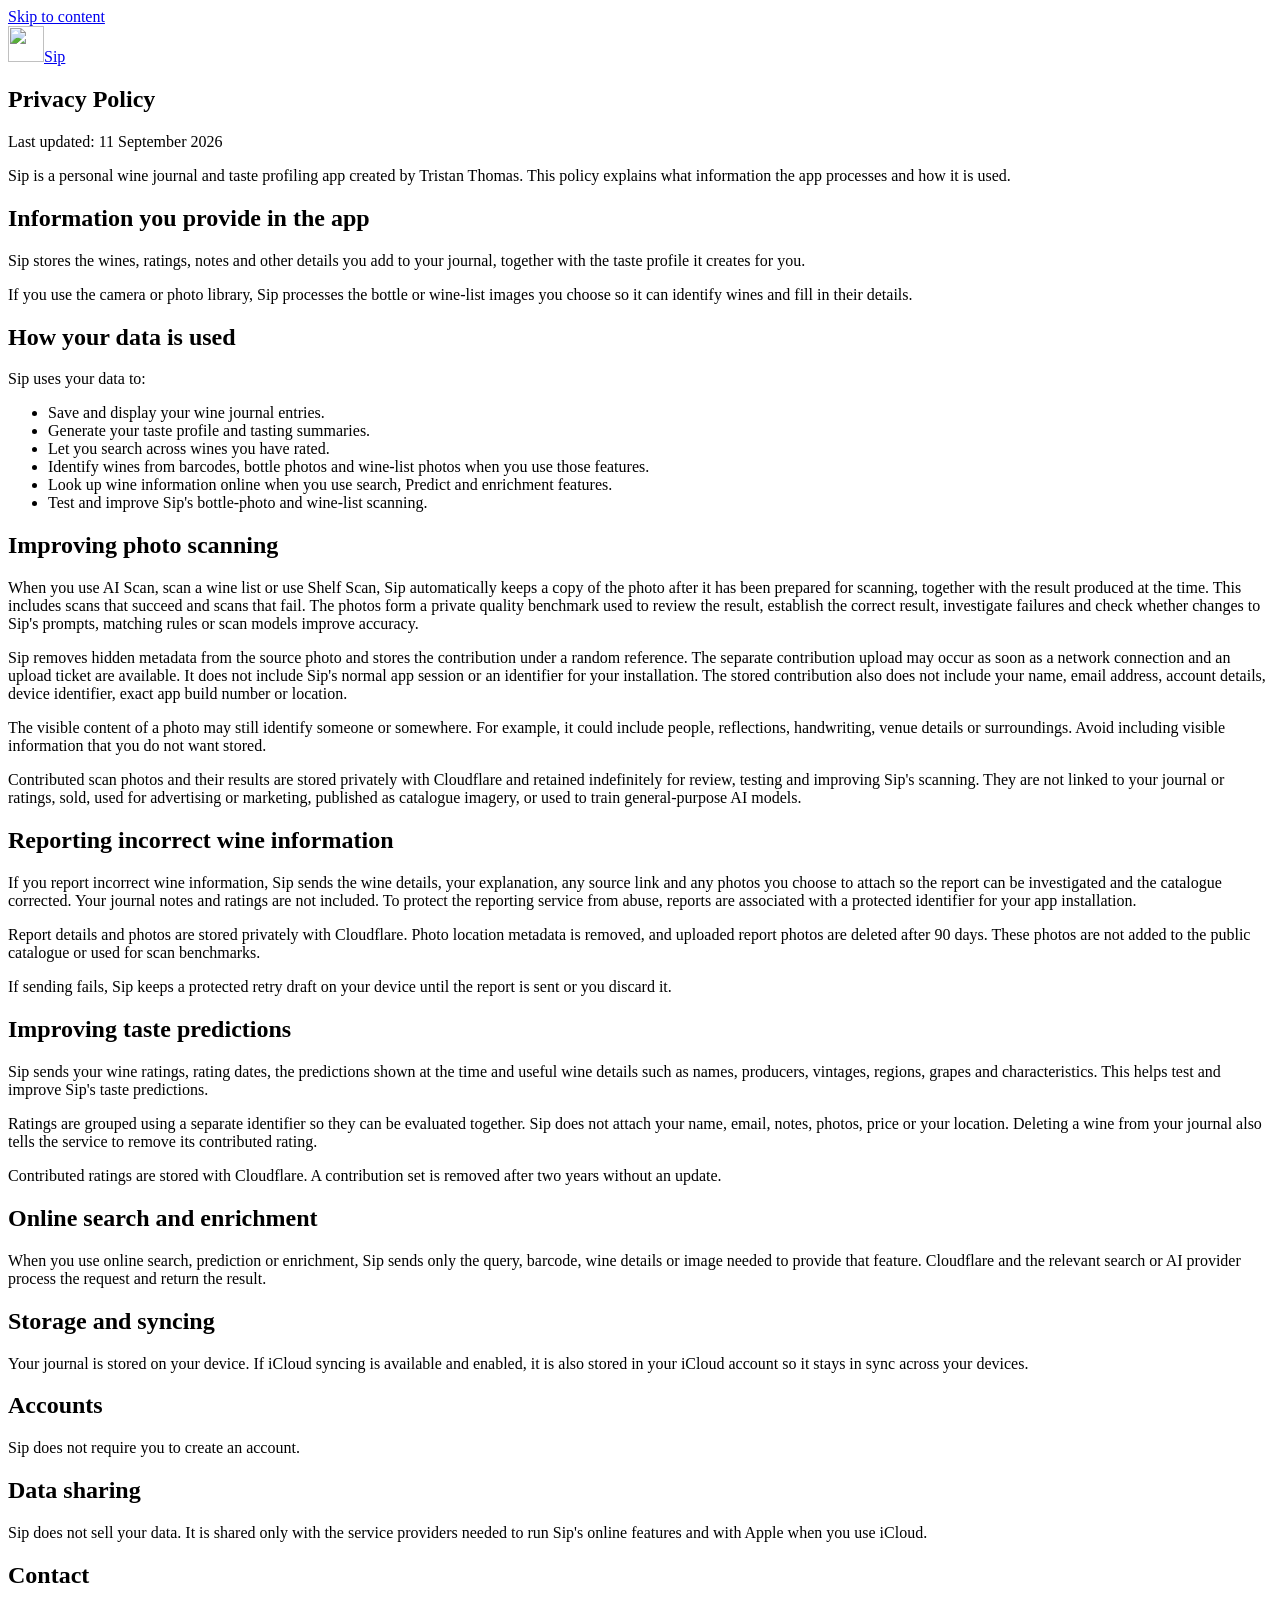
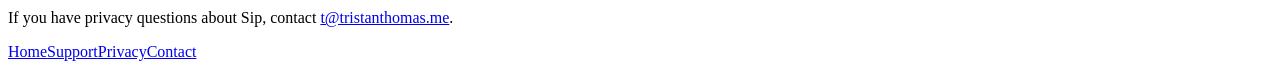
==== sip-privacy/index.html @ 15d70cc6 "Publish shared app website (55a7670f47f0)" ====
<!doctype html>
<html lang="en-GB">
<head>
  <meta charset="utf-8">
  <meta name="viewport" content="width=device-width, initial-scale=1">
  <title>Privacy policy · Sip</title>
  <meta name="description" content="Privacy policy for Sip">
  <link rel="canonical" href="https://trstnthms.github.io/sip-site/sip-privacy/">
  <meta property="og:title" content="Privacy policy · Sip">
  <meta property="og:description" content="Privacy policy for Sip">
  <meta property="og:type" content="website">
  <meta property="og:url" content="https://trstnthms.github.io/sip-site/sip-privacy/">
  <meta property="og:image" content="https://trstnthms.github.io/sip-site/assets/icon.png">
  <link rel="icon" type="image/png" href="/sip-site/assets/icon.png">
  <link rel="stylesheet" href="/sip-site/styles.css">
</head>
<body class="document" style="--sky: #ead8e3; --ground: #f5e8ce">
  <a class="skip" href="#main">Skip to content</a>
  
<header class="document-header"><a class="brand" href="/sip-site/"><img src="/sip-site/assets/icon.png" width="36" height="36" alt="">Sip</a></header>
<main id="main" class="document-main"><section class="hero">
        
        <h1>Privacy Policy</h1>
        <p class="lead">
          Last updated: 11 September 2026
        </p>
      </section>

      <section class="card">
        <p>
          Sip is a personal wine journal and taste profiling app created by
          Tristan Thomas. This policy explains what information the app
          processes and how it is used.
        </p>
      </section>

      <section class="card">
        <h2>Information you provide in the app</h2>
        <p>
          Sip stores the wines, ratings, notes and other details you add to your
          journal, together with the taste profile it creates for you.
        </p>
        <p>
          If you use the camera or photo library, Sip processes the bottle or
          wine-list images you choose so it can identify wines and fill in their
          details.
        </p>
      </section>

      <section class="card">
        <h2>How your data is used</h2>
        <p>Sip uses your data to:</p>
        <ul>
          <li>Save and display your wine journal entries.</li>
          <li>Generate your taste profile and tasting summaries.</li>
          <li>Let you search across wines you have rated.</li>
          <li>Identify wines from barcodes, bottle photos and wine-list photos when you use those features.</li>
          <li>Look up wine information online when you use search, Predict and enrichment features.</li>
          <li>Test and improve Sip's bottle-photo and wine-list scanning.</li>
        </ul>
      </section>

      <section class="card">
        <h2>Improving photo scanning</h2>
        <p>
          When you use AI Scan, scan a wine list or use Shelf Scan, Sip
          automatically keeps a copy of the photo after it has been prepared
          for scanning, together with the result produced at the time. This
          includes scans that succeed and scans that fail. The photos form a
          private quality benchmark used to review the result, establish the
          correct result, investigate failures and check whether changes to
          Sip's prompts, matching rules or scan models improve accuracy.
        </p>
        <p>
          Sip removes hidden metadata from the source photo and stores the
          contribution under a random reference. The separate contribution
          upload may occur as soon as a network connection and an upload ticket
          are available. It does not include Sip's normal app session or an
          identifier for your installation. The stored contribution also does
          not include your name, email address, account details, device
          identifier, exact app build number or location.
        </p>
        <p>
          The visible content of a photo may still identify someone or
          somewhere. For example, it could include people, reflections,
          handwriting, venue details or surroundings. Avoid including visible
          information that you do not want stored.
        </p>
        <p>
          Contributed scan photos and their results are stored privately with
          Cloudflare and retained indefinitely for review, testing and improving
          Sip's scanning. They are not linked to your journal or ratings, sold,
          used for advertising or marketing, published as catalogue imagery, or
          used to train general-purpose AI models.
        </p>
      </section>

      <section class="card">
        <h2>Reporting incorrect wine information</h2>
        <p>
          If you report incorrect wine information, Sip sends the wine details,
          your explanation, any source link and any photos you choose to attach
          so the report can be investigated and the catalogue corrected. Your
          journal notes and ratings are not included. To protect the reporting
          service from abuse, reports are associated with a protected identifier
          for your app installation.
        </p>
        <p>
          Report details and photos are stored privately with Cloudflare. Photo
          location metadata is removed, and uploaded report photos are deleted
          after 90 days. These photos are not added to the public catalogue or
          used for scan benchmarks.
        </p>
        <p>
          If sending fails, Sip keeps a protected retry draft on your device
          until the report is sent or you discard it.
        </p>
      </section>

      <section class="card">
        <h2>Improving taste predictions</h2>
        <p>
          Sip sends your wine ratings, rating dates, the predictions shown at the
          time and useful wine details such as names, producers, vintages,
          regions, grapes and characteristics. This helps test and improve Sip's
          taste predictions.
        </p>
        <p>
          Ratings are grouped using a separate identifier so they can be
          evaluated together. Sip does not attach your name, email, notes,
          photos, price or your location. Deleting a wine from your journal also
          tells the service to remove its contributed rating.
        </p>
        <p>
          Contributed ratings are stored with Cloudflare. A contribution set is
          removed after two years without an update.
        </p>
      </section>

      <section class="card">
        <h2>Online search and enrichment</h2>
        <p>
          When you use online search, prediction or enrichment, Sip sends only
          the query, barcode, wine details or image needed to provide that
          feature. Cloudflare and the relevant search or AI provider process the
          request and return the result.
        </p>
      </section>

      <section class="card">
        <h2>Storage and syncing</h2>
        <p>
          Your journal is stored on your device. If iCloud syncing is available
          and enabled, it is also stored in your iCloud account so it stays in
          sync across your devices.
        </p>
      </section>

      <section class="card">
        <h2>Accounts</h2>
        <p>
          Sip does not require you to create an account.
        </p>
      </section>

      <section class="card">
        <h2>Data sharing</h2>
        <p>
          Sip does not sell your data. It is shared only with the service
          providers needed to run Sip's online features and with Apple when you
          use iCloud.
        </p>
      </section>

      <section class="card">
        <h2>Contact</h2>
        <p>
          If you have privacy questions about Sip, contact
          <a href="mailto:t@tristanthomas.me">t@tristanthomas.me</a>.
        </p>
      </section>
</main>
<footer class="document-footer"><nav class="links" aria-label="Site navigation"><a href="/sip-site/">Home</a><a href="/sip-site/sip-support/">Support</a><a href="/sip-site/sip-privacy/" aria-current="page">Privacy</a><a href="mailto:t@tristanthomas.me">Contact</a></nav></footer>
</body>
</html>
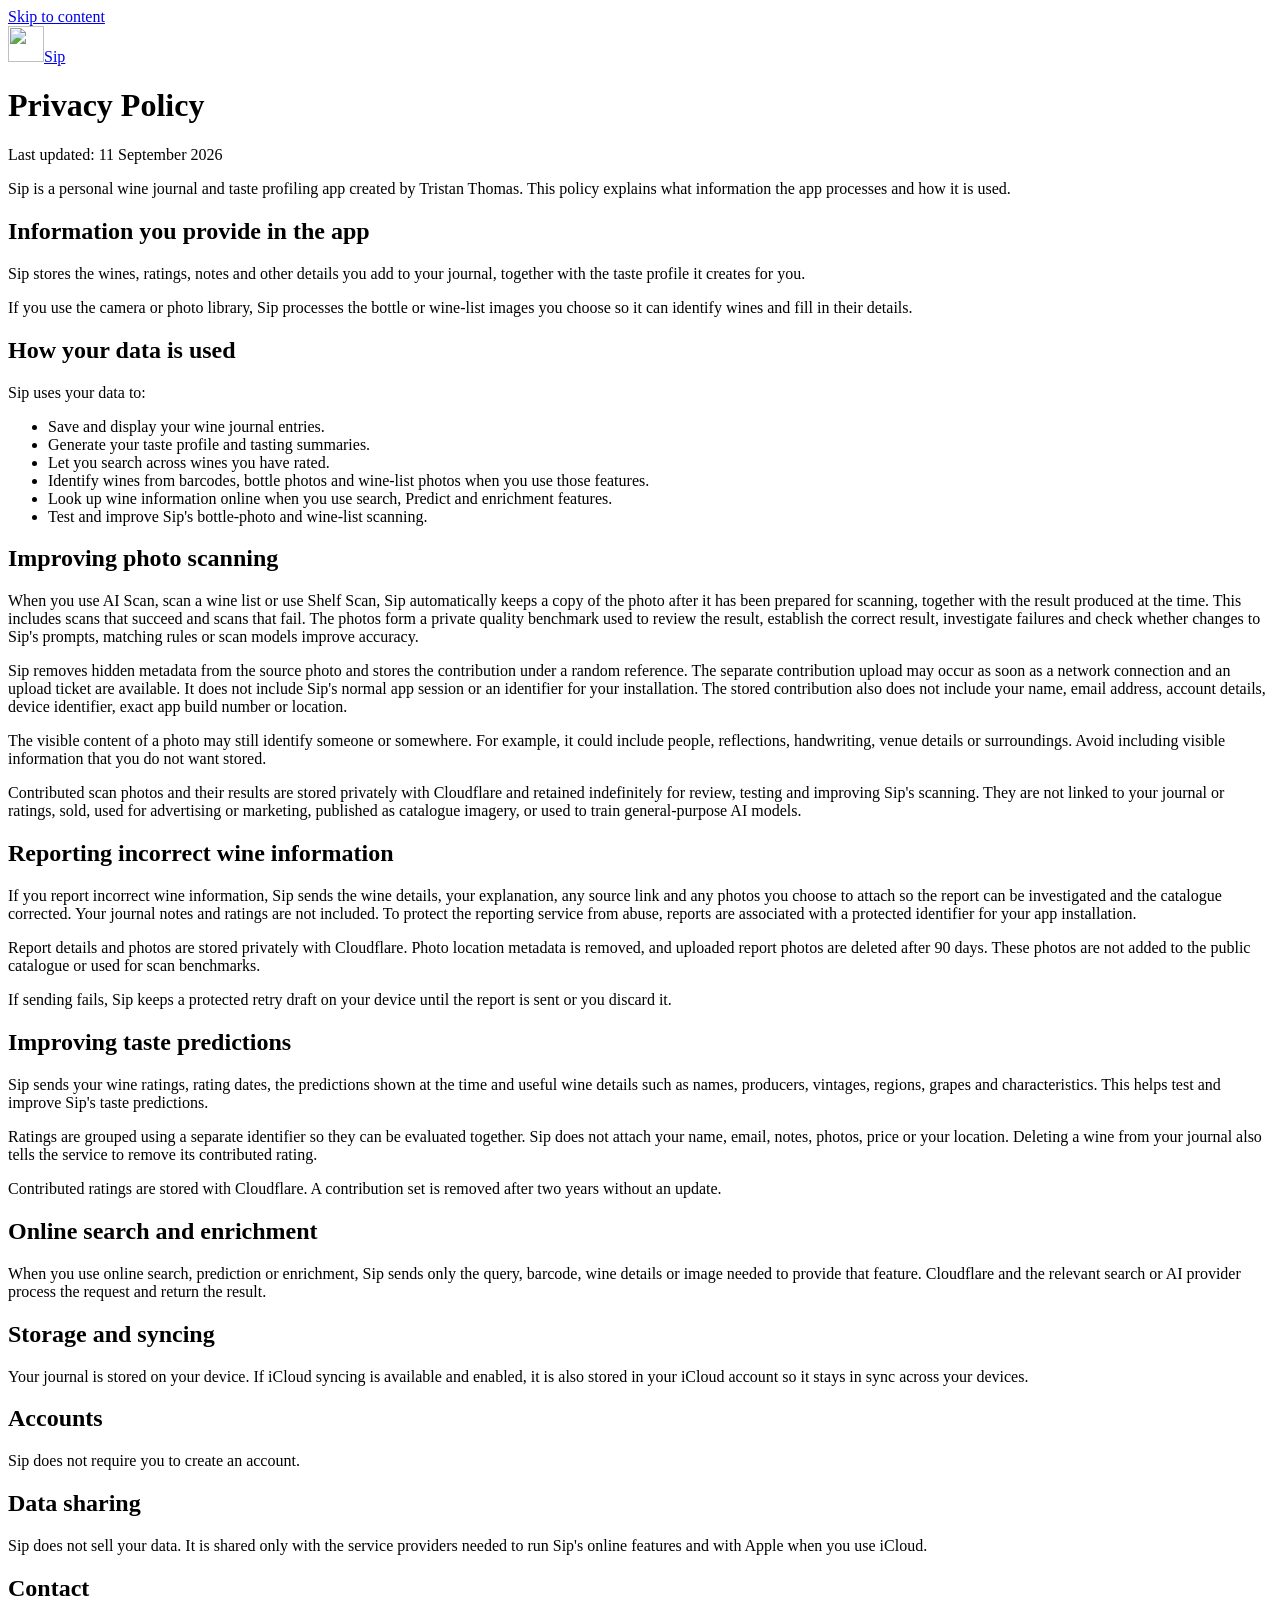
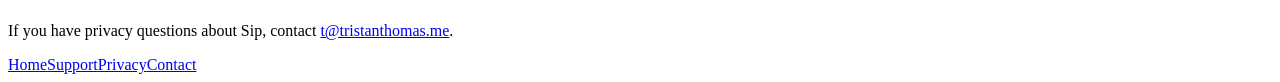
==== commit a22ae5cc: "Publish shared app website (09db196e26f2)" ====
--- a/sip-privacy/index.html
+++ b/sip-privacy/index.html
@@ -10,176 +10,152 @@
   <meta property="og:description" content="Privacy policy for Sip">
   <meta property="og:type" content="website">
   <meta property="og:url" content="https://trstnthms.github.io/sip-site/sip-privacy/">
-  <meta property="og:image" content="https://trstnthms.github.io/sip-site/assets/icon.png">
-  <link rel="icon" type="image/png" href="/sip-site/assets/icon.png">
-  <link rel="stylesheet" href="/sip-site/styles.css">
+  <meta property="og:image" content="https://trstnthms.github.io/sip-site/assets/icon.png?v=87134b93d70f">
+  <link rel="icon" type="image/png" href="/sip-site/assets/icon.png?v=87134b93d70f">
+  <link rel="stylesheet" href="/sip-site/styles.css?v=8176ba9f4329">
 </head>
 <body class="document" style="--sky: #ead8e3; --ground: #f5e8ce">
   <a class="skip" href="#main">Skip to content</a>
   
-<header class="document-header"><a class="brand" href="/sip-site/"><img src="/sip-site/assets/icon.png" width="36" height="36" alt="">Sip</a></header>
-<main id="main" class="document-main"><section class="hero">
-        
-        <h1>Privacy Policy</h1>
-        <p class="lead">
-          Last updated: 11 September 2026
-        </p>
-      </section>
+<header class="document-header"><a class="brand" href="/sip-site/"><img src="/sip-site/assets/icon.png?v=87134b93d70f" width="36" height="36" alt="">Sip</a></header>
+<main id="main" class="document-main"><h1>Privacy Policy</h1>
+<p class="lead">
+  Last updated: 11 September 2026
+</p>
 
-      <section class="card">
-        <p>
-          Sip is a personal wine journal and taste profiling app created by
-          Tristan Thomas. This policy explains what information the app
-          processes and how it is used.
-        </p>
-      </section>
+<p>
+  Sip is a personal wine journal and taste profiling app created by
+  Tristan Thomas. This policy explains what information the app
+  processes and how it is used.
+</p>
 
-      <section class="card">
-        <h2>Information you provide in the app</h2>
-        <p>
-          Sip stores the wines, ratings, notes and other details you add to your
-          journal, together with the taste profile it creates for you.
-        </p>
-        <p>
-          If you use the camera or photo library, Sip processes the bottle or
-          wine-list images you choose so it can identify wines and fill in their
-          details.
-        </p>
-      </section>
+<h2>Information you provide in the app</h2>
+<p>
+  Sip stores the wines, ratings, notes and other details you add to your
+  journal, together with the taste profile it creates for you.
+</p>
+<p>
+  If you use the camera or photo library, Sip processes the bottle or
+  wine-list images you choose so it can identify wines and fill in their
+  details.
+</p>
 
-      <section class="card">
-        <h2>How your data is used</h2>
-        <p>Sip uses your data to:</p>
-        <ul>
-          <li>Save and display your wine journal entries.</li>
-          <li>Generate your taste profile and tasting summaries.</li>
-          <li>Let you search across wines you have rated.</li>
-          <li>Identify wines from barcodes, bottle photos and wine-list photos when you use those features.</li>
-          <li>Look up wine information online when you use search, Predict and enrichment features.</li>
-          <li>Test and improve Sip's bottle-photo and wine-list scanning.</li>
-        </ul>
-      </section>
+<h2>How your data is used</h2>
+<p>Sip uses your data to:</p>
+<ul>
+  <li>Save and display your wine journal entries.</li>
+  <li>Generate your taste profile and tasting summaries.</li>
+  <li>Let you search across wines you have rated.</li>
+  <li>Identify wines from barcodes, bottle photos and wine-list photos when you use those features.</li>
+  <li>Look up wine information online when you use search, Predict and enrichment features.</li>
+  <li>Test and improve Sip's bottle-photo and wine-list scanning.</li>
+</ul>
 
-      <section class="card">
-        <h2>Improving photo scanning</h2>
-        <p>
-          When you use AI Scan, scan a wine list or use Shelf Scan, Sip
-          automatically keeps a copy of the photo after it has been prepared
-          for scanning, together with the result produced at the time. This
-          includes scans that succeed and scans that fail. The photos form a
-          private quality benchmark used to review the result, establish the
-          correct result, investigate failures and check whether changes to
-          Sip's prompts, matching rules or scan models improve accuracy.
-        </p>
-        <p>
-          Sip removes hidden metadata from the source photo and stores the
-          contribution under a random reference. The separate contribution
-          upload may occur as soon as a network connection and an upload ticket
-          are available. It does not include Sip's normal app session or an
-          identifier for your installation. The stored contribution also does
-          not include your name, email address, account details, device
-          identifier, exact app build number or location.
-        </p>
-        <p>
-          The visible content of a photo may still identify someone or
-          somewhere. For example, it could include people, reflections,
-          handwriting, venue details or surroundings. Avoid including visible
-          information that you do not want stored.
-        </p>
-        <p>
-          Contributed scan photos and their results are stored privately with
-          Cloudflare and retained indefinitely for review, testing and improving
-          Sip's scanning. They are not linked to your journal or ratings, sold,
-          used for advertising or marketing, published as catalogue imagery, or
-          used to train general-purpose AI models.
-        </p>
-      </section>
+<h2>Improving photo scanning</h2>
+<p>
+  When you use AI Scan, scan a wine list or use Shelf Scan, Sip
+  automatically keeps a copy of the photo after it has been prepared
+  for scanning, together with the result produced at the time. This
+  includes scans that succeed and scans that fail. The photos form a
+  private quality benchmark used to review the result, establish the
+  correct result, investigate failures and check whether changes to
+  Sip's prompts, matching rules or scan models improve accuracy.
+</p>
+<p>
+  Sip removes hidden metadata from the source photo and stores the
+  contribution under a random reference. The separate contribution
+  upload may occur as soon as a network connection and an upload ticket
+  are available. It does not include Sip's normal app session or an
+  identifier for your installation. The stored contribution also does
+  not include your name, email address, account details, device
+  identifier, exact app build number or location.
+</p>
+<p>
+  The visible content of a photo may still identify someone or
+  somewhere. For example, it could include people, reflections,
+  handwriting, venue details or surroundings. Avoid including visible
+  information that you do not want stored.
+</p>
+<p>
+  Contributed scan photos and their results are stored privately with
+  Cloudflare and retained indefinitely for review, testing and improving
+  Sip's scanning. They are not linked to your journal or ratings, sold,
+  used for advertising or marketing, published as catalogue imagery, or
+  used to train general-purpose AI models.
+</p>
 
-      <section class="card">
-        <h2>Reporting incorrect wine information</h2>
-        <p>
-          If you report incorrect wine information, Sip sends the wine details,
-          your explanation, any source link and any photos you choose to attach
-          so the report can be investigated and the catalogue corrected. Your
-          journal notes and ratings are not included. To protect the reporting
-          service from abuse, reports are associated with a protected identifier
-          for your app installation.
-        </p>
-        <p>
-          Report details and photos are stored privately with Cloudflare. Photo
-          location metadata is removed, and uploaded report photos are deleted
-          after 90 days. These photos are not added to the public catalogue or
-          used for scan benchmarks.
-        </p>
-        <p>
-          If sending fails, Sip keeps a protected retry draft on your device
-          until the report is sent or you discard it.
-        </p>
-      </section>
+<h2>Reporting incorrect wine information</h2>
+<p>
+  If you report incorrect wine information, Sip sends the wine details,
+  your explanation, any source link and any photos you choose to attach
+  so the report can be investigated and the catalogue corrected. Your
+  journal notes and ratings are not included. To protect the reporting
+  service from abuse, reports are associated with a protected identifier
+  for your app installation.
+</p>
+<p>
+  Report details and photos are stored privately with Cloudflare. Photo
+  location metadata is removed, and uploaded report photos are deleted
+  after 90 days. These photos are not added to the public catalogue or
+  used for scan benchmarks.
+</p>
+<p>
+  If sending fails, Sip keeps a protected retry draft on your device
+  until the report is sent or you discard it.
+</p>
 
-      <section class="card">
-        <h2>Improving taste predictions</h2>
-        <p>
-          Sip sends your wine ratings, rating dates, the predictions shown at the
-          time and useful wine details such as names, producers, vintages,
-          regions, grapes and characteristics. This helps test and improve Sip's
-          taste predictions.
-        </p>
-        <p>
-          Ratings are grouped using a separate identifier so they can be
-          evaluated together. Sip does not attach your name, email, notes,
-          photos, price or your location. Deleting a wine from your journal also
-          tells the service to remove its contributed rating.
-        </p>
-        <p>
-          Contributed ratings are stored with Cloudflare. A contribution set is
-          removed after two years without an update.
-        </p>
-      </section>
+<h2>Improving taste predictions</h2>
+<p>
+  Sip sends your wine ratings, rating dates, the predictions shown at the
+  time and useful wine details such as names, producers, vintages,
+  regions, grapes and characteristics. This helps test and improve Sip's
+  taste predictions.
+</p>
+<p>
+  Ratings are grouped using a separate identifier so they can be
+  evaluated together. Sip does not attach your name, email, notes,
+  photos, price or your location. Deleting a wine from your journal also
+  tells the service to remove its contributed rating.
+</p>
+<p>
+  Contributed ratings are stored with Cloudflare. A contribution set is
+  removed after two years without an update.
+</p>
 
-      <section class="card">
-        <h2>Online search and enrichment</h2>
-        <p>
-          When you use online search, prediction or enrichment, Sip sends only
-          the query, barcode, wine details or image needed to provide that
-          feature. Cloudflare and the relevant search or AI provider process the
-          request and return the result.
-        </p>
-      </section>
+<h2>Online search and enrichment</h2>
+<p>
+  When you use online search, prediction or enrichment, Sip sends only
+  the query, barcode, wine details or image needed to provide that
+  feature. Cloudflare and the relevant search or AI provider process the
+  request and return the result.
+</p>
 
-      <section class="card">
-        <h2>Storage and syncing</h2>
-        <p>
-          Your journal is stored on your device. If iCloud syncing is available
-          and enabled, it is also stored in your iCloud account so it stays in
-          sync across your devices.
-        </p>
-      </section>
+<h2>Storage and syncing</h2>
+<p>
+  Your journal is stored on your device. If iCloud syncing is available
+  and enabled, it is also stored in your iCloud account so it stays in
+  sync across your devices.
+</p>
 
-      <section class="card">
-        <h2>Accounts</h2>
-        <p>
-          Sip does not require you to create an account.
-        </p>
-      </section>
+<h2>Accounts</h2>
+<p>
+  Sip does not require you to create an account.
+</p>
 
-      <section class="card">
-        <h2>Data sharing</h2>
-        <p>
-          Sip does not sell your data. It is shared only with the service
-          providers needed to run Sip's online features and with Apple when you
-          use iCloud.
-        </p>
-      </section>
+<h2>Data sharing</h2>
+<p>
+  Sip does not sell your data. It is shared only with the service
+  providers needed to run Sip's online features and with Apple when you
+  use iCloud.
+</p>
 
-      <section class="card">
-        <h2>Contact</h2>
-        <p>
-          If you have privacy questions about Sip, contact
-          <a href="mailto:t@tristanthomas.me">t@tristanthomas.me</a>.
-        </p>
-      </section>
+<h2>Contact</h2>
+<p>
+  If you have privacy questions about Sip, contact
+  <a href="mailto:t@tristanthomas.me">t@tristanthomas.me</a>.
+</p>
 </main>
 <footer class="document-footer"><nav class="links" aria-label="Site navigation"><a href="/sip-site/">Home</a><a href="/sip-site/sip-support/">Support</a><a href="/sip-site/sip-privacy/" aria-current="page">Privacy</a><a href="mailto:t@tristanthomas.me">Contact</a></nav></footer>
+  
 </body>
 </html>
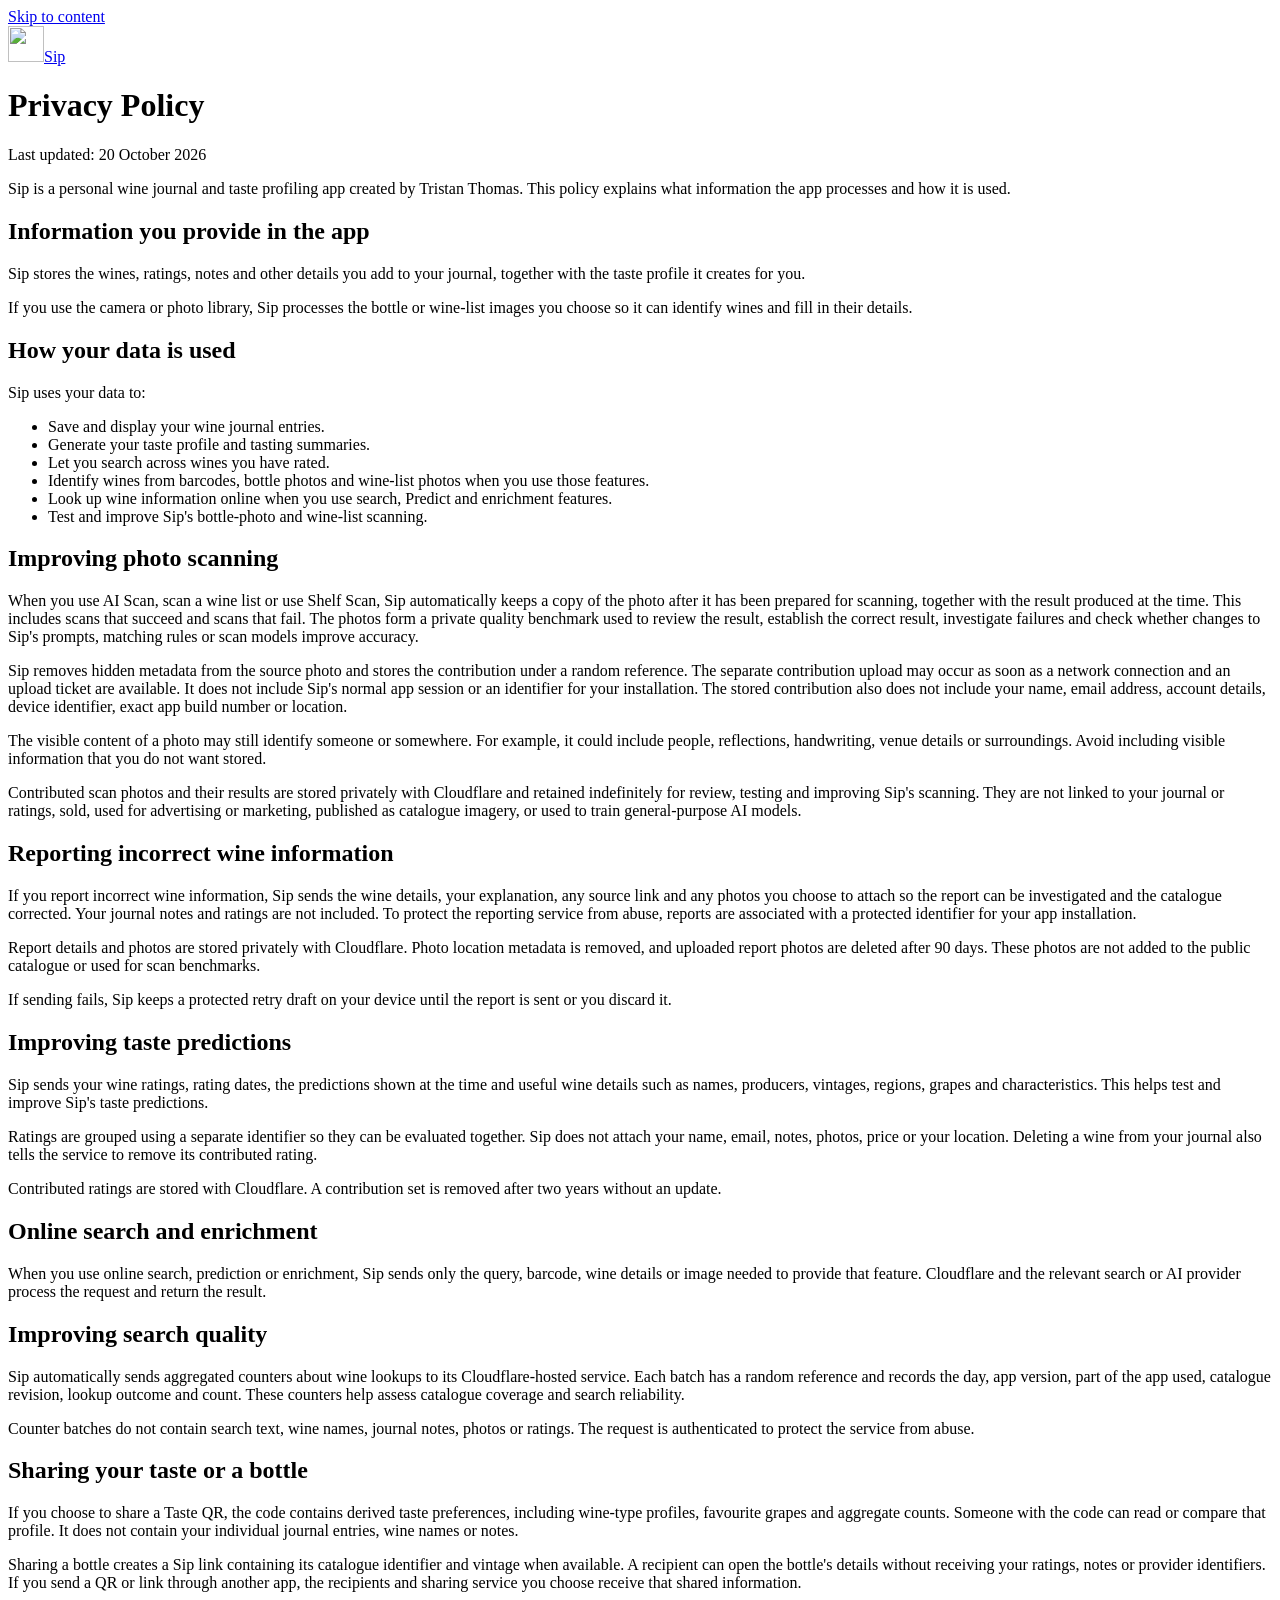
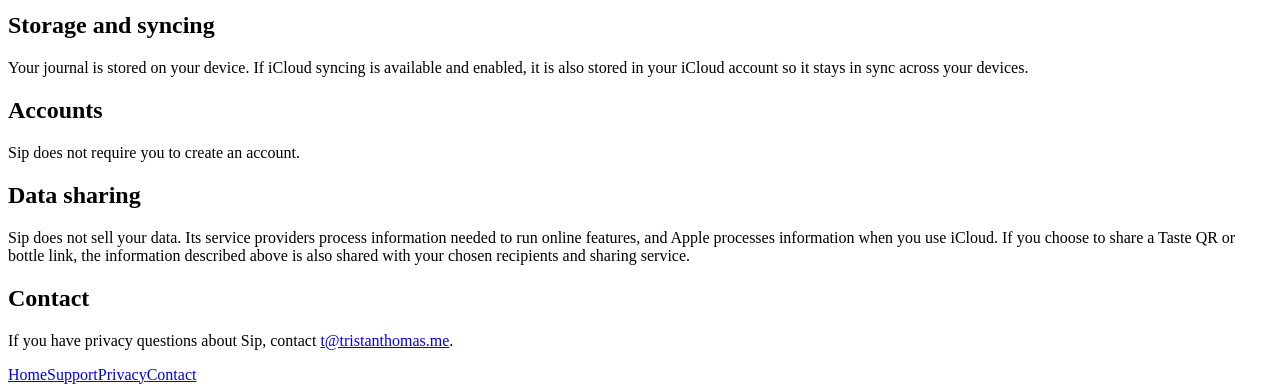
==== commit 3ba1d97e: "Publish shared app website (a3907ae33a8f)" ====
--- a/sip-privacy/index.html
+++ b/sip-privacy/index.html
@@ -12,7 +12,7 @@
   <meta property="og:url" content="https://trstnthms.github.io/sip-site/sip-privacy/">
   <meta property="og:image" content="https://trstnthms.github.io/sip-site/assets/icon.png?v=87134b93d70f">
   <link rel="icon" type="image/png" href="/sip-site/assets/icon.png?v=87134b93d70f">
-  <link rel="stylesheet" href="/sip-site/styles.css?v=8176ba9f4329">
+  <link rel="stylesheet" href="/sip-site/styles.css?v=39ef4c4e6139">
 </head>
 <body class="document" style="--sky: #ead8e3; --ground: #f5e8ce">
   <a class="skip" href="#main">Skip to content</a>
@@ -20,7 +20,7 @@
 <header class="document-header"><a class="brand" href="/sip-site/"><img src="/sip-site/assets/icon.png?v=87134b93d70f" width="36" height="36" alt="">Sip</a></header>
 <main id="main" class="document-main"><h1>Privacy Policy</h1>
 <p class="lead">
-  Last updated: 11 September 2026
+  Last updated: 20 October 2026
 </p>
 
 <p>
@@ -130,6 +130,36 @@
   request and return the result.
 </p>
 
+<h2>Improving search quality</h2>
+<p>
+  Sip automatically sends aggregated counters about wine lookups to its
+  Cloudflare-hosted service. Each batch has a random reference and records
+  the day, app version, part of the app used, catalogue revision, lookup
+  outcome and count. These counters help assess catalogue coverage and
+  search reliability.
+</p>
+<p>
+  Counter batches do not contain search text, wine names, journal notes,
+  photos or ratings. The request is authenticated to protect the service
+  from abuse.
+</p>
+
+<h2>Sharing your taste or a bottle</h2>
+<p>
+  If you choose to share a Taste QR, the code contains derived taste
+  preferences, including wine-type profiles, favourite grapes and
+  aggregate counts. Someone with the code can read or compare that
+  profile. It does not contain your individual journal entries, wine
+  names or notes.
+</p>
+<p>
+  Sharing a bottle creates a Sip link containing its catalogue identifier
+  and vintage when available. A recipient can open the bottle's details
+  without receiving your ratings, notes or provider identifiers. If you
+  send a QR or link through another app, the recipients and sharing
+  service you choose receive that shared information.
+</p>
+
 <h2>Storage and syncing</h2>
 <p>
   Your journal is stored on your device. If iCloud syncing is available
@@ -144,9 +174,11 @@
 
 <h2>Data sharing</h2>
 <p>
-  Sip does not sell your data. It is shared only with the service
-  providers needed to run Sip's online features and with Apple when you
-  use iCloud.
+  Sip does not sell your data. Its service providers process information
+  needed to run online features, and Apple processes information when you
+  use iCloud. If you choose to share a Taste QR or bottle link, the
+  information described above is also shared with your chosen recipients
+  and sharing service.
 </p>
 
 <h2>Contact</h2>
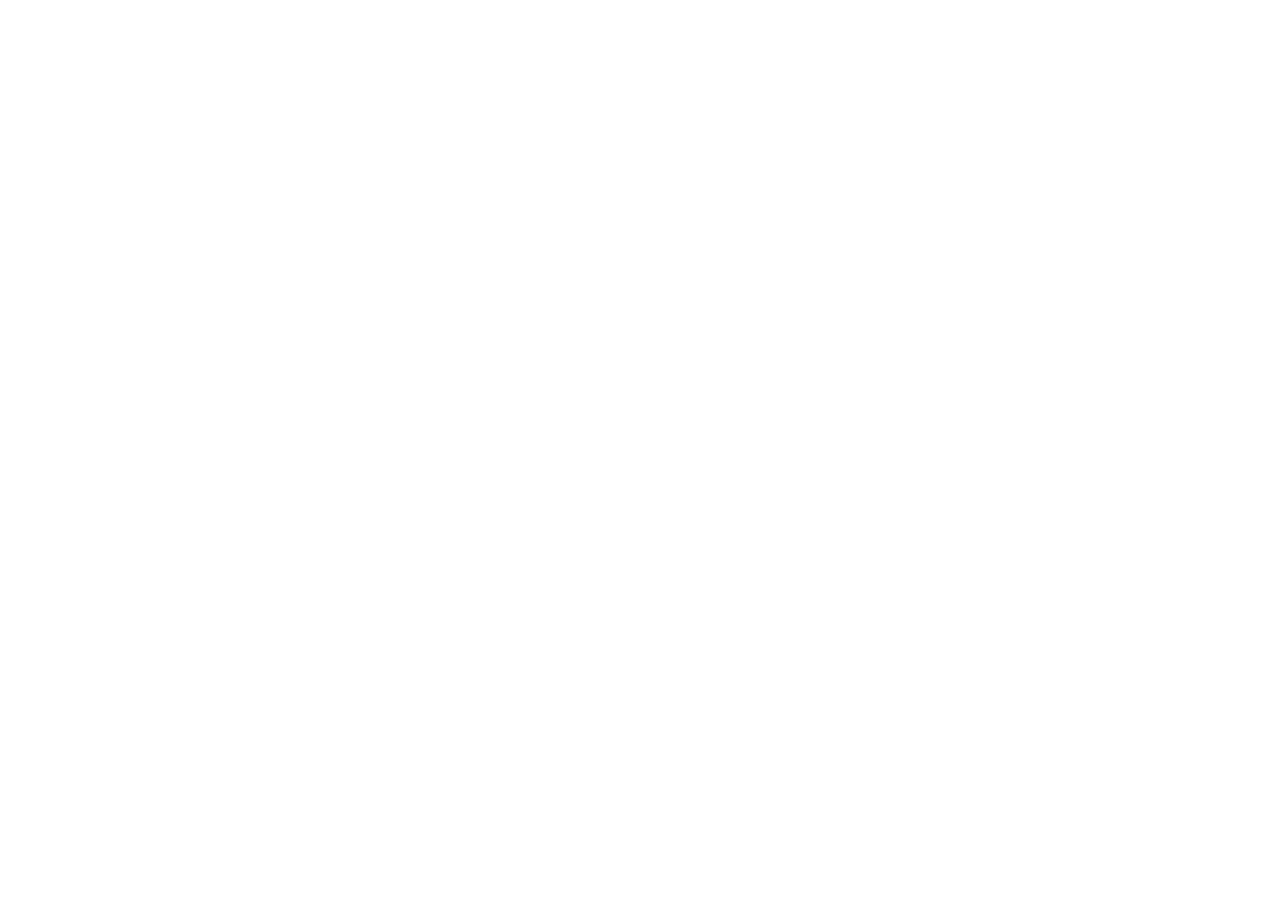
==== commit c13801e5: "Move Sip website and policy pages to sipwine.app" ====
--- a/sip-privacy/index.html
+++ b/sip-privacy/index.html
@@ -1,193 +1 @@
-<!doctype html>
-<html lang="en-GB">
-<head>
-  <meta charset="utf-8">
-  <meta name="viewport" content="width=device-width, initial-scale=1">
-  <title>Privacy policy · Sip</title>
-  <meta name="description" content="Privacy policy for Sip">
-  <link rel="canonical" href="https://trstnthms.github.io/sip-site/sip-privacy/">
-  <meta property="og:title" content="Privacy policy · Sip">
-  <meta property="og:description" content="Privacy policy for Sip">
-  <meta property="og:type" content="website">
-  <meta property="og:url" content="https://trstnthms.github.io/sip-site/sip-privacy/">
-  <meta property="og:image" content="https://trstnthms.github.io/sip-site/assets/icon.png?v=87134b93d70f">
-  <link rel="icon" type="image/png" href="/sip-site/assets/icon.png?v=87134b93d70f">
-  <link rel="stylesheet" href="/sip-site/styles.css?v=39ef4c4e6139">
-</head>
-<body class="document" style="--sky: #ead8e3; --ground: #f5e8ce">
-  <a class="skip" href="#main">Skip to content</a>
-  
-<header class="document-header"><a class="brand" href="/sip-site/"><img src="/sip-site/assets/icon.png?v=87134b93d70f" width="36" height="36" alt="">Sip</a></header>
-<main id="main" class="document-main"><h1>Privacy Policy</h1>
-<p class="lead">
-  Last updated: 20 October 2026
-</p>
-
-<p>
-  Sip is a personal wine journal and taste profiling app created by
-  Tristan Thomas. This policy explains what information the app
-  processes and how it is used.
-</p>
-
-<h2>Information you provide in the app</h2>
-<p>
-  Sip stores the wines, ratings, notes and other details you add to your
-  journal, together with the taste profile it creates for you.
-</p>
-<p>
-  If you use the camera or photo library, Sip processes the bottle or
-  wine-list images you choose so it can identify wines and fill in their
-  details.
-</p>
-
-<h2>How your data is used</h2>
-<p>Sip uses your data to:</p>
-<ul>
-  <li>Save and display your wine journal entries.</li>
-  <li>Generate your taste profile and tasting summaries.</li>
-  <li>Let you search across wines you have rated.</li>
-  <li>Identify wines from barcodes, bottle photos and wine-list photos when you use those features.</li>
-  <li>Look up wine information online when you use search, Predict and enrichment features.</li>
-  <li>Test and improve Sip's bottle-photo and wine-list scanning.</li>
-</ul>
-
-<h2>Improving photo scanning</h2>
-<p>
-  When you use AI Scan, scan a wine list or use Shelf Scan, Sip
-  automatically keeps a copy of the photo after it has been prepared
-  for scanning, together with the result produced at the time. This
-  includes scans that succeed and scans that fail. The photos form a
-  private quality benchmark used to review the result, establish the
-  correct result, investigate failures and check whether changes to
-  Sip's prompts, matching rules or scan models improve accuracy.
-</p>
-<p>
-  Sip removes hidden metadata from the source photo and stores the
-  contribution under a random reference. The separate contribution
-  upload may occur as soon as a network connection and an upload ticket
-  are available. It does not include Sip's normal app session or an
-  identifier for your installation. The stored contribution also does
-  not include your name, email address, account details, device
-  identifier, exact app build number or location.
-</p>
-<p>
-  The visible content of a photo may still identify someone or
-  somewhere. For example, it could include people, reflections,
-  handwriting, venue details or surroundings. Avoid including visible
-  information that you do not want stored.
-</p>
-<p>
-  Contributed scan photos and their results are stored privately with
-  Cloudflare and retained indefinitely for review, testing and improving
-  Sip's scanning. They are not linked to your journal or ratings, sold,
-  used for advertising or marketing, published as catalogue imagery, or
-  used to train general-purpose AI models.
-</p>
-
-<h2>Reporting incorrect wine information</h2>
-<p>
-  If you report incorrect wine information, Sip sends the wine details,
-  your explanation, any source link and any photos you choose to attach
-  so the report can be investigated and the catalogue corrected. Your
-  journal notes and ratings are not included. To protect the reporting
-  service from abuse, reports are associated with a protected identifier
-  for your app installation.
-</p>
-<p>
-  Report details and photos are stored privately with Cloudflare. Photo
-  location metadata is removed, and uploaded report photos are deleted
-  after 90 days. These photos are not added to the public catalogue or
-  used for scan benchmarks.
-</p>
-<p>
-  If sending fails, Sip keeps a protected retry draft on your device
-  until the report is sent or you discard it.
-</p>
-
-<h2>Improving taste predictions</h2>
-<p>
-  Sip sends your wine ratings, rating dates, the predictions shown at the
-  time and useful wine details such as names, producers, vintages,
-  regions, grapes and characteristics. This helps test and improve Sip's
-  taste predictions.
-</p>
-<p>
-  Ratings are grouped using a separate identifier so they can be
-  evaluated together. Sip does not attach your name, email, notes,
-  photos, price or your location. Deleting a wine from your journal also
-  tells the service to remove its contributed rating.
-</p>
-<p>
-  Contributed ratings are stored with Cloudflare. A contribution set is
-  removed after two years without an update.
-</p>
-
-<h2>Online search and enrichment</h2>
-<p>
-  When you use online search, prediction or enrichment, Sip sends only
-  the query, barcode, wine details or image needed to provide that
-  feature. Cloudflare and the relevant search or AI provider process the
-  request and return the result.
-</p>
-
-<h2>Improving search quality</h2>
-<p>
-  Sip automatically sends aggregated counters about wine lookups to its
-  Cloudflare-hosted service. Each batch has a random reference and records
-  the day, app version, part of the app used, catalogue revision, lookup
-  outcome and count. These counters help assess catalogue coverage and
-  search reliability.
-</p>
-<p>
-  Counter batches do not contain search text, wine names, journal notes,
-  photos or ratings. The request is authenticated to protect the service
-  from abuse.
-</p>
-
-<h2>Sharing your taste or a bottle</h2>
-<p>
-  If you choose to share a Taste QR, the code contains derived taste
-  preferences, including wine-type profiles, favourite grapes and
-  aggregate counts. Someone with the code can read or compare that
-  profile. It does not contain your individual journal entries, wine
-  names or notes.
-</p>
-<p>
-  Sharing a bottle creates a Sip link containing its catalogue identifier
-  and vintage when available. A recipient can open the bottle's details
-  without receiving your ratings, notes or provider identifiers. If you
-  send a QR or link through another app, the recipients and sharing
-  service you choose receive that shared information.
-</p>
-
-<h2>Storage and syncing</h2>
-<p>
-  Your journal is stored on your device. If iCloud syncing is available
-  and enabled, it is also stored in your iCloud account so it stays in
-  sync across your devices.
-</p>
-
-<h2>Accounts</h2>
-<p>
-  Sip does not require you to create an account.
-</p>
-
-<h2>Data sharing</h2>
-<p>
-  Sip does not sell your data. Its service providers process information
-  needed to run online features, and Apple processes information when you
-  use iCloud. If you choose to share a Taste QR or bottle link, the
-  information described above is also shared with your chosen recipients
-  and sharing service.
-</p>
-
-<h2>Contact</h2>
-<p>
-  If you have privacy questions about Sip, contact
-  <a href="mailto:t@tristanthomas.me">t@tristanthomas.me</a>.
-</p>
-</main>
-<footer class="document-footer"><nav class="links" aria-label="Site navigation"><a href="/sip-site/">Home</a><a href="/sip-site/sip-support/">Support</a><a href="/sip-site/sip-privacy/" aria-current="page">Privacy</a><a href="mailto:t@tristanthomas.me">Contact</a></nav></footer>
-  
-</body>
-</html>
+<!doctype html><html lang="en-GB"><head><meta charset="utf-8"><meta name="viewport" content="width=device-width, initial-scale=1"><title>Sip has moved</title><link rel="canonical" href="https://sipwine.app/privacy/"><meta http-equiv="refresh" content="0;url=https://sipwine.app/privacy/"><meta name="robots" content="noindex"></head><body><p>Sip has moved to <a href="https://sipwine.app/privacy/">https://sipwine.app/privacy/</a></p></body></html>
